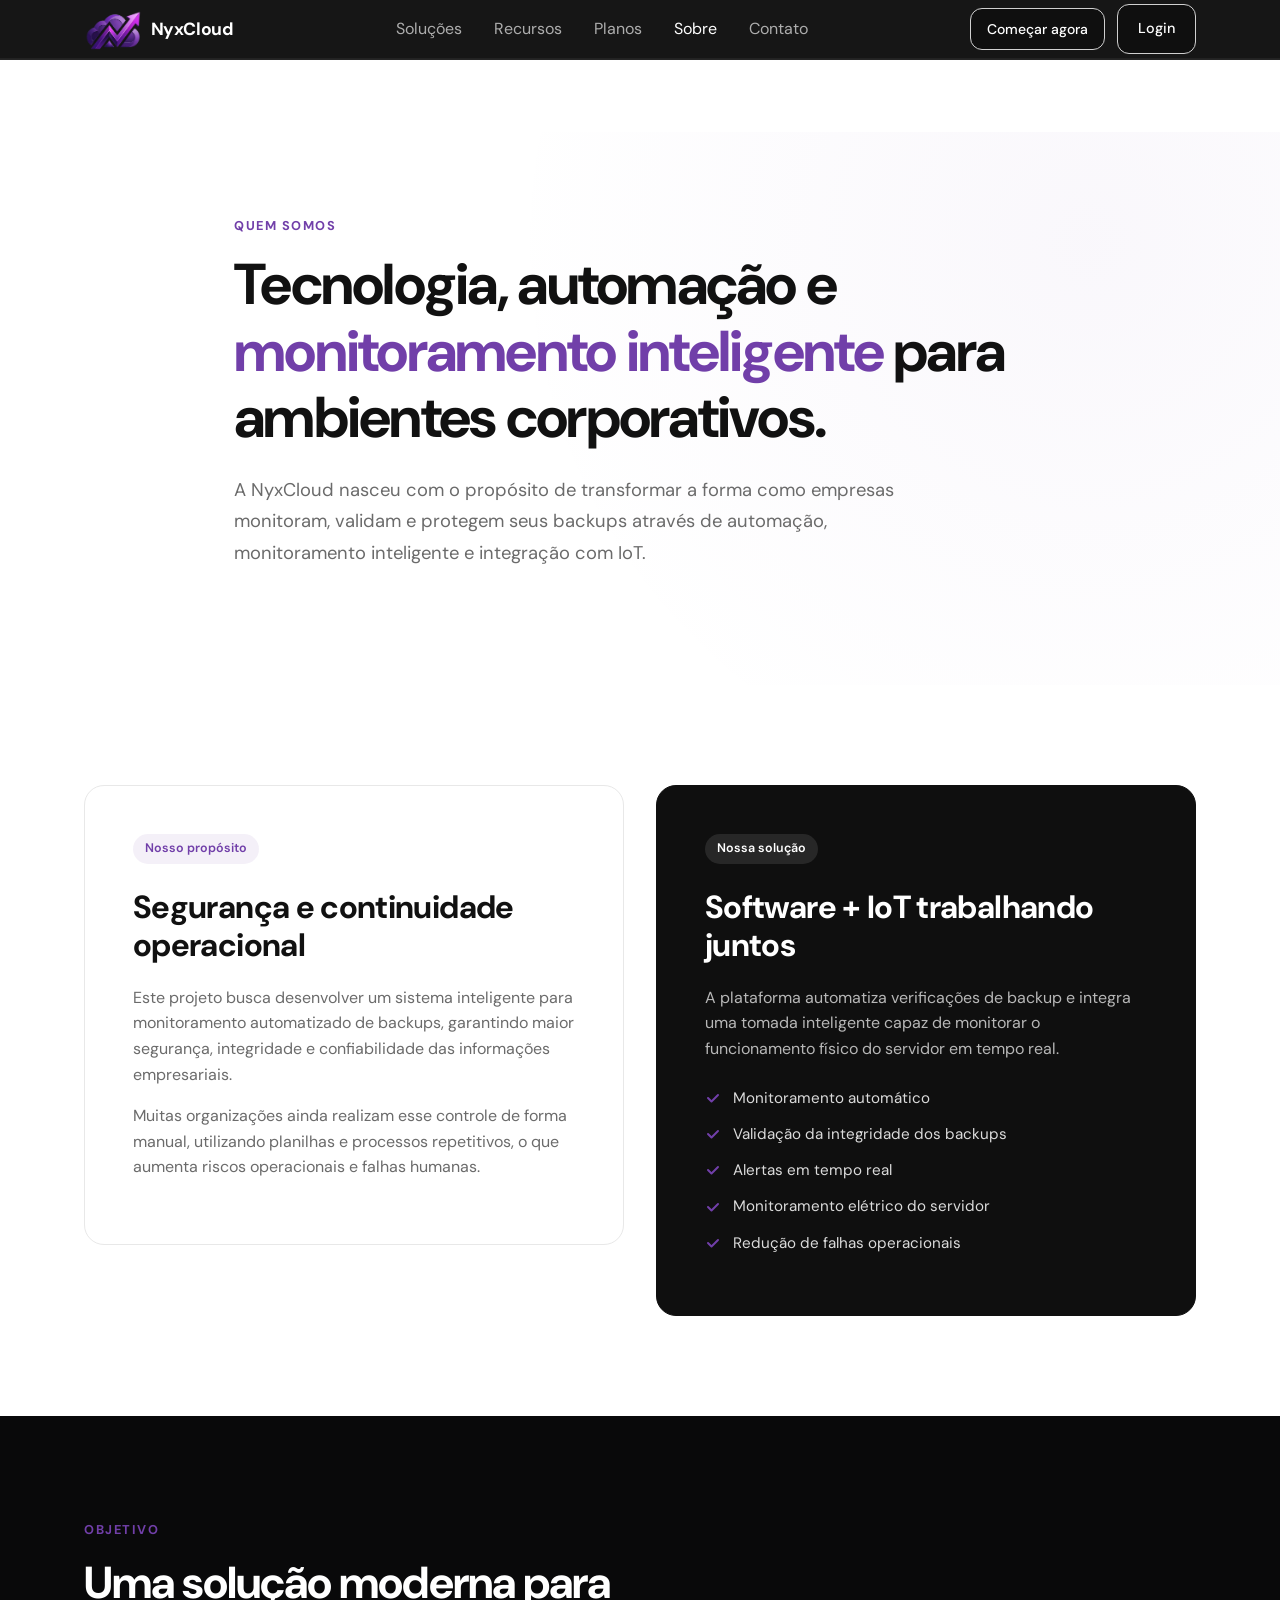
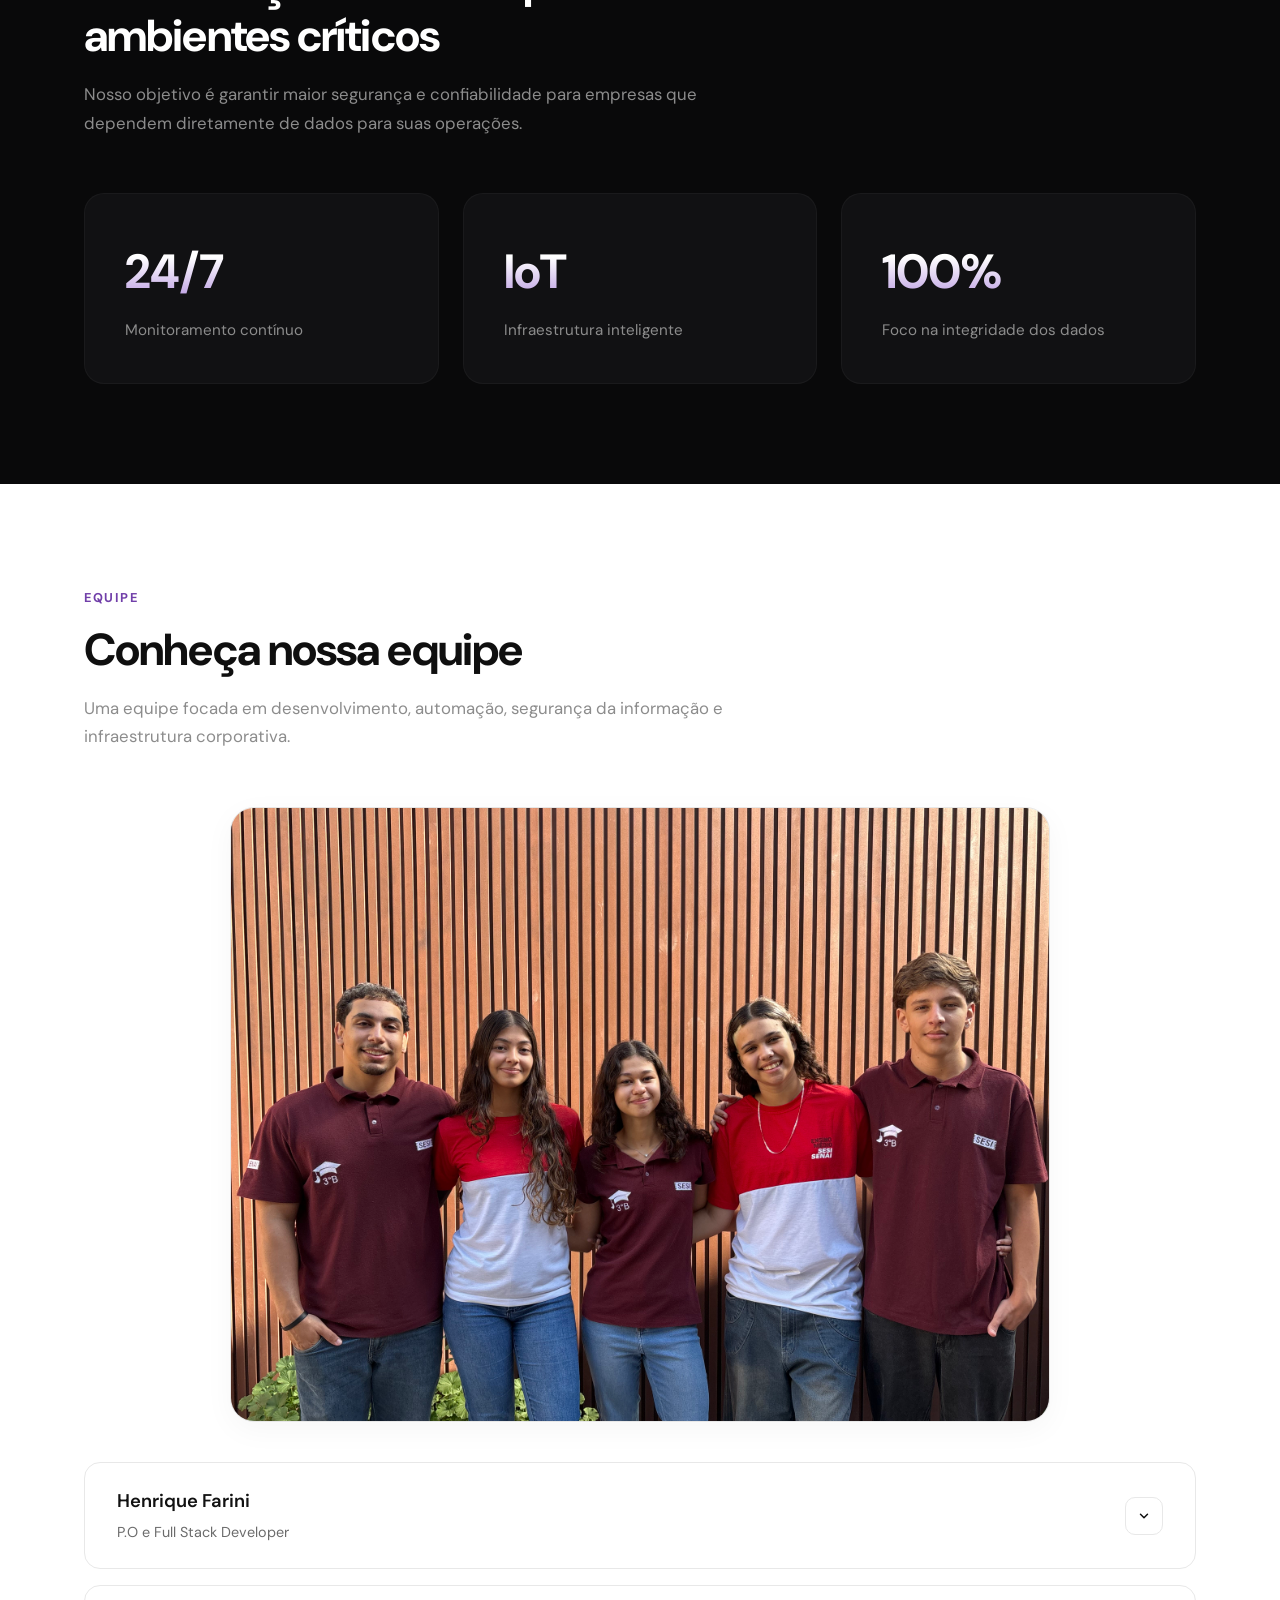
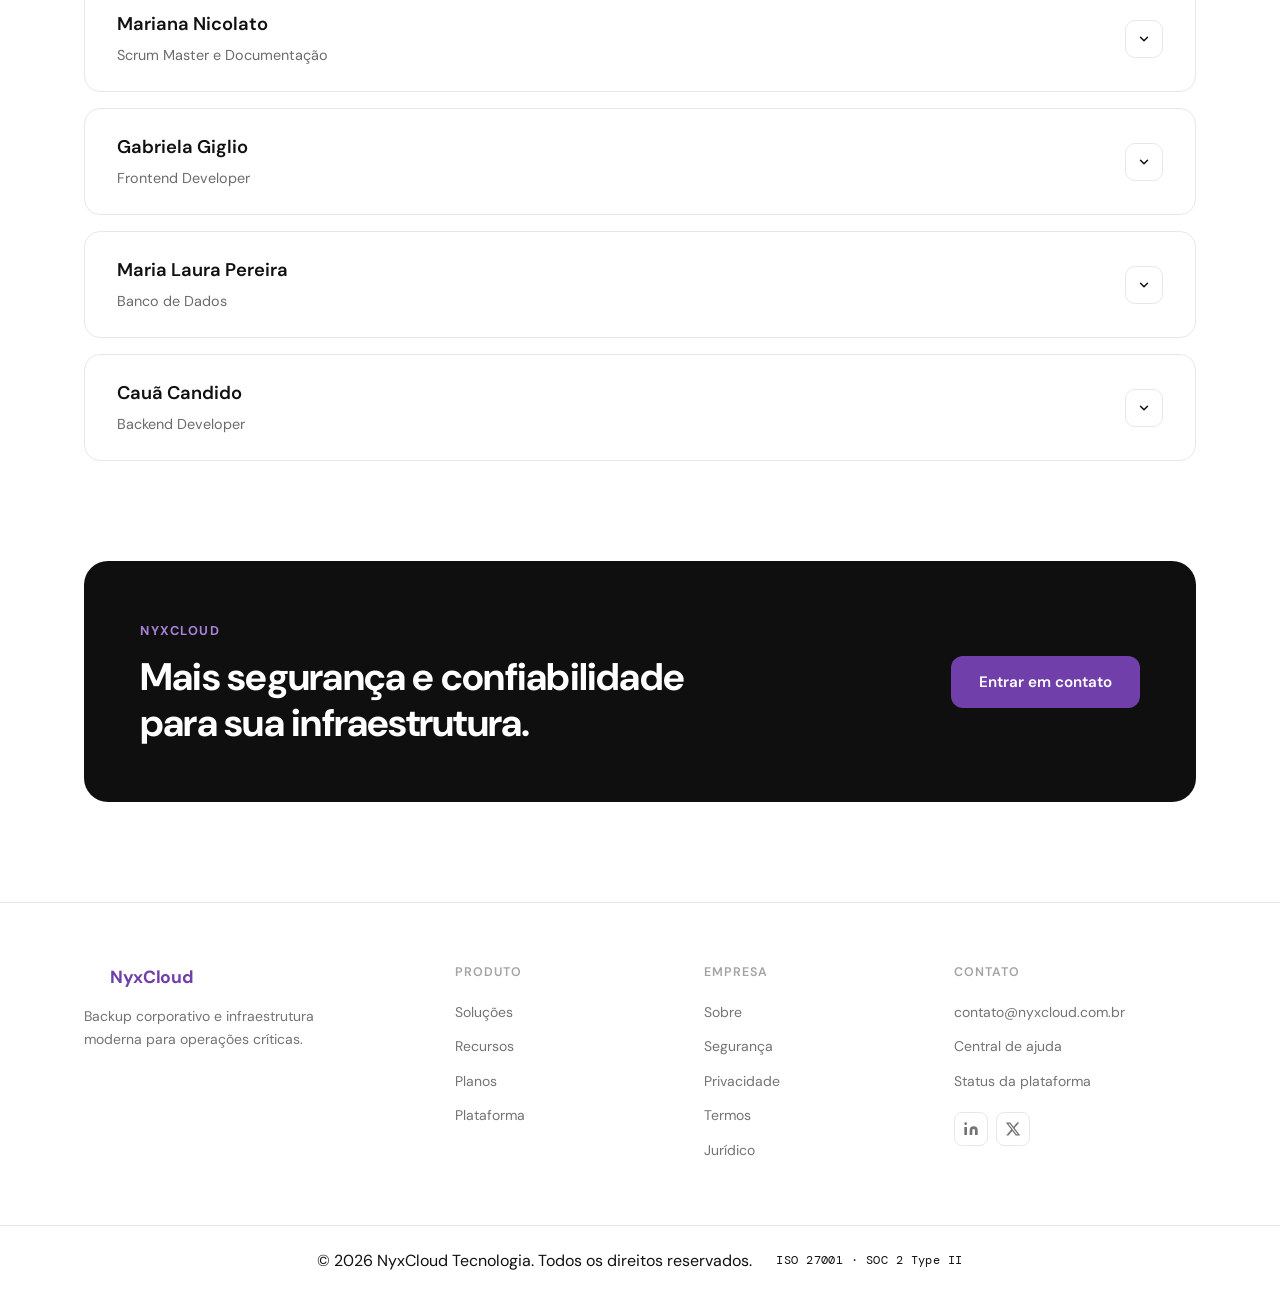
==== about.html @ e1197db2 "first commit" ====
<!DOCTYPE html>
<html lang="pt-BR">
<head>
  <meta charset="UTF-8">
  <meta name="viewport" content="width=device-width, initial-scale=1.0">
  <title>Sobre Nós — NyxCloud</title>

  <link rel="preconnect" href="https://fonts.googleapis.com">
  <link rel="preconnect" href="https://fonts.gstatic.com" crossorigin>
  <link href="https://fonts.googleapis.com/css2?family=DM+Sans:ital,opsz,wght@0,9..40,300;0,9..40,400;0,9..40,500;0,9..40,600;0,9..40,700;1,9..40,400&family=DM+Mono:wght@400;500&display=swap" rel="stylesheet">

  <link rel="stylesheet" href="assets/css/style.css" />
  <link rel="stylesheet" href="assets/css/about.css" />
  <link rel="icon" type="image/x-icon" href="assets/img/fav.ico">
</head>
<body>
<header class="header" id="header">
  <div class="container nav-container">

     <a href="index.html" class="logo">
        <img src="assets/img/icone.png" alt="imglogo"> NyxCloud
      </a>

    <nav class="nav" id="nav" aria-label="Navegação principal">
      <a href="index.html#solutions">Soluções</a>
      <a href="index.html#features">Recursos</a>
      <a href="index.html#pricing">Planos</a>
      <a href="about.html" class="nav-active">Sobre</a>
      <a href="index.html#contact">Contato</a>
    </nav>

    <div class="nav-actions">
      <a href="index.html#contact" class="btn btn-primary btn-sm">Começar agora</a>
      <a href="back/index.php" class="btn btn-primary">Login</a>

      <button class="menu-toggle" id="menuToggle" aria-label="Abrir menu" aria-expanded="false">
        <span></span>
        <span></span>
      </button>
    </div>

  </div>

  <div class="mobile-menu" id="mobileMenu" aria-hidden="true">
    <a href="index.html#solutions">Soluções</a>
    <a href="index.html#features">Recursos</a>
    <a href="index.html#pricing">Planos</a>
    <a href="about.html" class="nav-active">Sobre</a>
    <a href="index.html#contact">Contato</a>
    <a href="index.html#contact" class="btn btn-primary">Começar agora</a>
    <a href="back/index.php" class="btn btn-primary">Login</a>
  </div>
</header>

  <main class="about-page-main">
    
    <section class="hero-about">
      <div class="container hero-content">
        <span class="eyebrow-about">Quem somos</span>
        <h1>Tecnologia, automação e <span class="text-purple">monitoramento inteligente</span> para ambientes corporativos.</h1>
        <p>
          A NyxCloud nasceu com o propósito de transformar a forma como empresas monitoram, validam e protegem seus backups através de automação, monitoramento inteligente e integração com IoT.
        </p>
      </div>
    </section>

    <section class="section-about">
      <div class="container about-grid">
        <div class="about-card">
          <span class="card-tag">Nosso propósito</span>
          <h2>Segurança e continuidade operacional</h2>
          <p>
            Este projeto busca desenvolver um sistema inteligente para monitoramento automatizado de backups, garantindo maior segurança, integridade e confiabilidade das informações empresariais.
          </p>
          <p>
            Muitas organizações ainda realizam esse controle de forma manual, utilizando planilhas e processos repetitivos, o que aumenta riscos operacionais e falhas humanas.
          </p>
        </div>

        <div class="about-card highlight">
          <span class="card-tag">Nossa solução</span>
          <h2>Software + IoT trabalhando juntos</h2>
          <p>
            A plataforma automatiza verificações de backup e integra uma tomada inteligente capaz de monitorar o funcionamento físico do servidor em tempo real.
          </p>
          <ul class="solution-list">
            <li>
              <svg width="16" height="16" viewBox="0 0 16 16" fill="none"><path d="M3 8L6.5 11.5L13 5" stroke="currentColor" stroke-width="2" stroke-linecap="round" stroke-linejoin="round"/></svg>
              Monitoramento automático
            </li>
            <li>
              <svg width="16" height="16" viewBox="0 0 16 16" fill="none"><path d="M3 8L6.5 11.5L13 5" stroke="currentColor" stroke-width="2" stroke-linecap="round" stroke-linejoin="round"/></svg>
              Validação da integridade dos backups
            </li>
            <li>
              <svg width="16" height="16" viewBox="0 0 16 16" fill="none"><path d="M3 8L6.5 11.5L13 5" stroke="currentColor" stroke-width="2" stroke-linecap="round" stroke-linejoin="round"/></svg>
              Alertas em tempo real
            </li>
            <li>
              <svg width="16" height="16" viewBox="0 0 16 16" fill="none"><path d="M3 8L6.5 11.5L13 5" stroke="currentColor" stroke-width="2" stroke-linecap="round" stroke-linejoin="round"/></svg>
              Monitoramento elétrico do servidor
            </li>
            <li>
              <svg width="16" height="16" viewBox="0 0 16 16" fill="none"><path d="M3 8L6.5 11.5L13 5" stroke="currentColor" stroke-width="2" stroke-linecap="round" stroke-linejoin="round"/></svg>
              Redução de falhas operacionais
            </li>
          </ul>
        </div>
      </div>
    </section>

    <section class="section-about section-dark">
      <div class="container">
        <div class="section-header">
          <span class="eyebrow-about">Objetivo</span>
          <h2>Uma solução moderna para ambientes críticos</h2>
          <p>
            Nosso objetivo é garantir maior segurança e confiabilidade para empresas que dependem diretamente de dados para suas operações.
          </p>
        </div>

        <div class="stats-grid">
          <div class="stat-card">
            <strong>24/7</strong>
            <span>Monitoramento contínuo</span>
          </div>
          <div class="stat-card">
            <strong>IoT</strong>
            <span>Infraestrutura inteligente</span>
          </div>
          <div class="stat-card">
            <strong>100%</strong>
            <span>Foco na integridade dos dados</span>
          </div>
        </div>
      </div>
    </section>

    <section class="section-about">
      <div class="container">
        <div class="section-header">
          <span class="eyebrow-about">Equipe</span>
          <h2>Conheça nossa equipe</h2>
          <p>Uma equipe focada em desenvolvimento, automação, segurança da informação e infraestrutura corporativa.</p>
        </div>

        <div class="team-photo">
          <img src="assets/img/foto_nos.jpeg" alt="Foto da Equipe">
        </div>



        <div class="team-grid">
          <div class="member-card">
            <div class="member-header">
              <div>
                <h3>Henrique Farini</h3>
                <span>P.O e Full Stack Developer</span>
              </div>
              <button class="toggle-btn" aria-label="Expandir informações">
                <svg width="14" height="14" viewBox="0 0 24 24" fill="none" stroke="currentColor" stroke-width="2.5" stroke-linecap="round" stroke-linejoin="round"><path d="M6 9l6 6 6-6"/></svg>
              </button>
            </div>
            <div class="member-content">
              <p>Responsável pela arquitetura do sistema, backend e integração das funcionalidades da plataforma de gerência.</p>
            </div>
          </div>

          <div class="member-card">
            <div class="member-header">
              <div>
                <h3>Mariana Nicolato</h3>
                <span>Scrum Master e Documentação</span>
              </div>
              <button class="toggle-btn" aria-label="Expandir informações">
                <svg width="14" height="14" viewBox="0 0 24 24" fill="none" stroke="currentColor" stroke-width="2.5" stroke-linecap="round" stroke-linejoin="round"><path d="M6 9l6 6 6-6"/></svg>
              </button>
            </div>
            <div class="member-content">
              <p>Atua na coordenação do processo de desenvolvimento, garantindo a entrega contínua de valor e a manutenção da qualidade do produto.</p>
            </div>
          </div>


          <div class="member-card">
            <div class="member-header">
              <div>
                <h3>Gabriela Giglio</h3>
                <span>Frontend Developer</span>
              </div>
              <button class="toggle-btn" aria-label="Expandir informações">
                <svg width="14" height="14" viewBox="0 0 24 24" fill="none" stroke="currentColor" stroke-width="2.5" stroke-linecap="round" stroke-linejoin="round"><path d="M6 9l6 6 6-6"/></svg>
              </button>
            </div>
            <div class="member-content">
              <p>Estrutura a interface do usuário, garantindo uma experiência intuitiva e acessível para os usuários da plataforma.</p>
            </div>
          </div>

          <div class="member-card">
            <div class="member-header">
              <div>
                <h3>Maria Laura Pereira</h3>
                <span>Banco de Dados</span>
              </div>
              <button class="toggle-btn" aria-label="Expandir informações">
                <svg width="14" height="14" viewBox="0 0 24 24" fill="none" stroke="currentColor" stroke-width="2.5" stroke-linecap="round" stroke-linejoin="round"><path d="M6 9l6 6 6-6"/></svg>
              </button>
            </div>
            <div class="member-content">
              <p>Arquiteta o banco de dados e as interações do usuário, garantindo uma experiência coesa e eficiente na plataforma.</p>
            </div>
          </div>

           <div class="member-card">
            <div class="member-header">
              <div>
                <h3>Cauã Candido</h3>
                <span>Backend Developer</span>
              </div>
              <button class="toggle-btn" aria-label="Expandir informações">
                <svg width="14" height="14" viewBox="0 0 24 24" fill="none" stroke="currentColor" stroke-width="2.5" stroke-linecap="round" stroke-linejoin="round"><path d="M6 9l6 6 6-6"/></svg>
              </button>
            </div>
            <div class="member-content">
              <p>Responsável pelo desenvolvimento e manutenção do backend da plataforma, garantindo a integridade e performance das funcionalidades.</p>
            </div>
          </div>

        </div>
      </div>
    </section>

    <section class="section-about style-cta-box">
      <div class="container">
        <div class="about-cta-container">
          <div>
            <span class="eyebrow-about" style="color: #a880da; margin-bottom: 12px;">NyxCloud</span>
            <h2>Mais segurança e confiabilidade para sua infraestrutura.</h2>
          </div>
          <a href="index.html#contact" class="about-cta-btn">Entrar em contato</a>
        </div>
      </div>
    </section>

  </main>

  <footer class="footer">
    <div class="container footer-grid">
      <div class="footer-brand">
        <a href="index.html" class="logo logo-footer">
          <svg width="18" height="18" viewBox="0 0 20 20" fill="none" aria-hidden="true">
          </svg>
          NyxCloud
        </a>
        <p>Backup corporativo e infraestrutura moderna para operações críticas.</p>
      </div>

      <div class="footer-col">
        <h5>Produto</h5>
        <a href="index.html#solutions">Soluções</a>
        <a href="index.html#features">Recursos</a>
        <a href="index.html#pricing">Planos</a>
        <a href="index.html#dashboard">Plataforma</a>
      </div>

      <div class="footer-col">
        <h5>Empresa</h5>
        <a href="#">Sobre</a>
        <a href="#">Segurança</a>
        <a href="#">Privacidade</a>
        <a href="#">Termos</a>
        <a href="juridico.html" class="footer-link">Jurídico</a>
      </div>

      <div class="footer-col">
        <h5>Contato</h5>
        <a href="mailto:contato@nyxcloud.com.br">contato@nyxcloud.com.br</a>
        <a href="#">Central de ajuda</a>
        <a href="#">Status da plataforma</a>
        <div class="footer-socials">
          <a href="#" aria-label="LinkedIn">
            <svg width="16" height="16" viewBox="0 0 24 24" fill="currentColor"><path d="M16 8a6 6 0 016 6v7h-4v-7a2 2 0 00-2-2 2 2 0 00-2 2v7h-4v-7a6 6 0 016-6zM2 9h4v12H2z"/><circle cx="4" cy="4" r="2" fill="currentColor"/></svg>
          </a>
          <a href="#" aria-label="Twitter/X">
            <svg width="16" height="16" viewBox="0 0 24 24" fill="currentColor"><path d="M18.244 2.25h3.308l-7.227 8.26 8.502 11.24H16.17l-5.214-6.817L4.99 21.75H1.68l7.73-8.835L1.254 2.25H8.08l4.713 6.231zm-1.161 17.52h1.833L7.084 4.126H5.117z"/></svg>
          </a>
        </div>
      </div>
    </div>

    <div class="footer-bottom">
      <span>© 2026 NyxCloud Tecnologia. Todos os direitos reservados.</span>
      <span class="footer-cert">ISO 27001 · SOC 2 Type II</span>
    </div>
  </footer>

  <script src="assets/js/script.js"></script>
  <script src="assets/js/about.js"></script>
</body>
</html>
---- assets/css/style.css ----
/* ============================================
   NYXCLOUD — style.css
   Premium SaaS · Monochromatic · Production
   ============================================ */

/* ============================================
   RESET & BASE
============================================ */


*, *::before, *::after {
  margin: 0;
  padding: 0;
  box-sizing: border-box;
}

html {
  scroll-behavior: smooth;
  -webkit-text-size-adjust: 100%;
}

body {
  font-family: "DM Sans", system-ui, sans-serif;
  background: #ffffff;
  color: #111111;
  line-height: 1.6;
  overflow-x: hidden;
  -webkit-font-smoothing: antialiased;
}

img, svg {
  display: block;
  max-width: 100%;
}

a {
  text-decoration: none;
  color: inherit;
}

button, input, textarea, select {
  font-family: inherit;
  font-size: inherit;
}

/* ============================================
   DESIGN TOKENS
============================================ */

:root {
  /* Colors */
  --ink:         #0f0f0f;
  --ink-soft:    #1a1a1a;
  --white:       #ffffff;

  --gray-50:     #f7f7f7;
  --gray-100:    #f2f2f2;
  --gray-200:    #e8e8e8;
  --gray-300:    #d4d4d4;
  --gray-400:    #a3a3a3;
  --gray-500:    #737373;
  --gray-600:    #525252;

  /* Borders */
  --border:         1px solid #e8e8e8;
  --border-dark:    1px solid #d0d0d0;

  /* Radius */
  --r-sm:    8px;
  --r-md:    12px;
  --r-lg:    16px;
  --r-xl:    20px;

  /* Shadows */
  --shadow-xs:  0 1px 3px rgba(0,0,0,0.05);
  --shadow-sm:  0 2px 8px rgba(0,0,0,0.06), 0 1px 3px rgba(0,0,0,0.04);
  --shadow-md:  0 8px 24px rgba(0,0,0,0.07), 0 2px 6px rgba(0,0,0,0.04);

  /* Layout */
  --max-w:   1160px;
  --pad-x:   24px;

  /* Section spacing */
  --section-y:     100px;
  --section-y-sm:  64px;
}

/* ============================================
   LAYOUT UTILITIES
============================================ */

.container {
  width: 100%;
  max-width: var(--max-w);
  margin: 0 auto;
  padding: 0 var(--pad-x);
}

.section {
  padding: var(--section-y) 0;
}

.section-muted {
  background: var(--gray-50);
}

.w-full {
  width: 100%;
}

/* ============================================
   TYPOGRAPHY
============================================ */

.eyebrow {
  display: inline-block;
  font-size: 0.75rem;
  font-weight: 600;
  letter-spacing: 0.1em;
  text-transform: uppercase;
  color: var(--gray-500);
  margin-bottom: 18px;
}

.section-header {
  max-width: 640px;
  margin-bottom: 64px;
}

.section-header h2 {
  font-size: clamp(1.9rem, 4vw, 3rem);
  font-weight: 700;
  line-height: 1.12;
  letter-spacing: -0.035em;
  margin-bottom: 16px;
  color: var(--ink);
}

.section-header p {
  font-size: 1rem;
  color: var(--gray-500);
  line-height: 1.7;
}

/* ============================================
   BUTTONS
============================================ */

.btn {
  display: inline-flex;
  align-items: center;
  justify-content: center;
  gap: 8px;
  padding: 12px 20px;
  border-radius: var(--r-md);
  font-size: 0.9rem;
  font-weight: 500;
  cursor: pointer;
  border: none;
  transition: background 0.2s ease, opacity 0.2s ease, color 0.2s ease;
  white-space: nowrap;
}

.btn-sm {
  padding: 9px 16px;
  font-size: 0.875rem;
}

.btn-primary {
  background: var(--ink);
  color: var(--white);
  border: var(--border-dark);
}

.btn-primary:hover {
  background: #713fa9;
  opacity: 0.88;
}

.btn-outline {
  background: transparent;
  color: var(--ink);
  border: var(--border-dark);
}

.btn-outline:hover {
  background: var(--gray-100);
}

.btn-ghost {
  background: transparent;
  color: var(--gray-600);
  border: var(--border);
}

.btn-ghost:hover {
  background: #713fa9;;
  color: var(--white);
}

/* ============================================
   HEADER
============================================ */

.header {
  position: sticky;
  top: 0;
  z-index: 100;
  background: rgba(15, 15, 15, 0.97);
  backdrop-filter: blur(12px);
  -webkit-backdrop-filter: blur(12px);
  border-bottom: 1px solid rgba(255,255,255,0.07);
}

.nav-container {
  height: 58px;
  display: flex;
  align-items: center;
  justify-content: space-between;
  gap: 40px;
}

.logo {
  display: flex;
  align-items: center;
  gap: 8px;
  color: var(--white);
  font-size: 1.1rem;
  font-weight: 700;
  letter-spacing: -0.02em;
  flex-shrink: 0;
}

.logo svg {
  color: var(--white);
}

.nav {
  display: flex;
  align-items: center;
  gap: 32px;
  flex: 1;
  justify-content: center;
}

.nav a {
  position: relative;
  display: inline-block;
  color: rgba(255,255,255,0.65);
}

.nav a::after {
  content: "";
  position: absolute;
  left: 0;
  bottom: -18px; /* ajuste se necessário */
  width: 100%;
  height: 2px;
  background: #713fa9;
  transform: scaleX(0);
  transition: transform 0.3s ease;
}

.nav a:hover::after {
  transform: scaleX(1);
}
.nav-actions {
  display: flex;
  align-items: center;
  gap: 12px;
  flex-shrink: 0;
}

/* Menu Toggle */
.menu-toggle {
  display: none;
  flex-direction: column;
  justify-content: center;
  gap: 5px;
  background: transparent;
  border: none;
  cursor: pointer;
  padding: 4px;
}

.menu-toggle span {
  width: 22px;
  height: 1.5px;
  background: var(--white);
  transition: transform 0.2s ease, opacity 0.2s ease;
  display: block;
}

/* Mobile Menu */
.mobile-menu {
  display: flex;
  flex-direction: column;
  gap: 0;
  background: #111111;
  border-top: 1px solid rgba(255,255,255,0.07);
  padding: 0 var(--pad-x);
  max-height: 0;
  overflow: hidden;
  transition: max-height 0.35s ease, padding 0.35s ease;
}

.mobile-menu.active {
  max-height: 420px;
  padding: 20px var(--pad-x) 28px;
  gap: 4px;
}

.mobile-menu a {
  color: rgba(255,255,255,0.75);
  font-size: 0.95rem;
  padding: 11px 0;
  border-bottom: 1px solid rgba(255,255,255,0.06);
  transition: color 0.2s ease;
}

.mobile-menu a:last-child {
  border-bottom: none;
  margin-top: 16px;
}

.mobile-menu .btn {
  display: flex;
  width: 100%;
}

/* ============================================
   HERO
============================================ */
.hero {
    padding-top: 90px;
    padding-bottom: 100px;
    overflow: hidden;
}

.hero-grid{
    display: grid;
    grid-template-columns: 0.9fr 1.4fr;
    gap: 30px;
    align-items: center;
}

.hero-content h1{
    font-size: clamp(2.5rem,5vw,4.2rem);
    line-height:1.05;
    letter-spacing:-0.04em;
    margin-bottom:24px;
}

.hero-content p{
    max-width:520px;
    font-size:1.05rem;
    color:#6b7280;
    margin-bottom:36px;
}

.hero-actions{
    display:flex;
    gap:14px;
}

.hero-image{
    position: relative;

    display: flex;
    justify-content: center;
    align-items: center;

    overflow: visible;
}

.hero-image img{

    width: 115%;          /* antes era 140% */

    max-width: 800px;     /* limita um pouco */

    margin-right: -80px;  /* antes era -180px */

    object-fit: contain;

    filter:
        drop-shadow(
            0 30px 60px
            rgba(0,0,0,.15)
        );

    animation: none;
    transform: none;
}

.hero-image-bg{

    position: absolute;

    width: 650px;         /* antes era 900px */
    height: 650px;

    background:
        radial-gradient(
            circle,
            rgba(113,63,169,.15),
            transparent 70%
        );

    filter: blur(80px);

    z-index: -1;
}

@keyframes float{

    0%,100%{
        transform:translateY(0);
    }

    50%{
        transform:translateY(-12px);
    }

}
/* ==========================
   TELAS GRANDES (4K e ultrawide)
========================== */

@media (min-width: 1600px){

    .hero-grid{
        grid-template-columns: .8fr 1.5fr;
    }

    .hero-image img{
        width: 125%;
        max-width: 950px;

        margin-right: -120px;
    }

}


/* ==========================
   NOTEBOOK E TABLET GRANDE
========================== */

@media (max-width: 1200px){

    .hero-grid{

        grid-template-columns: 1fr 1.2fr;

        gap: 30px;
    }

    .hero-image img{

        width: 110%;

        max-width: 700px;

        margin-right: -50px;

    }

    .hero-image-bg{

        width: 600px;
        height: 600px;

    }

}


/* ==========================
   TABLETS
========================== */

@media (max-width: 992px){

    .hero-grid{

        grid-template-columns: 1fr;

        text-align:center;

        gap:50px;

    }

    .hero-content{

        max-width:700px;

        margin:auto;

    }

    .hero-content p{

        max-width:600px;

        margin:auto auto 36px;

    }

    .hero-actions{

        justify-content:center;

    }

    .hero-image{

        justify-content:center;

    }

    .hero-image img{

        width:100%;

        max-width:650px;

        margin-right:0;

    }

    .hero-image-bg{

        width:550px;
        height:550px;

    }

}


/* ==========================
   CELULARES
========================== */

@media (max-width:768px){

    .hero{

        padding-top:60px;

        padding-bottom:70px;

    }

    .hero-grid{

        gap:40px;

    }

    .hero-content h1{

        font-size:clamp(
            2.2rem,
            8vw,
            3.2rem
        );

    }

    .hero-content p{

        font-size:.95rem;

        padding:0 10px;

    }

    .hero-actions{

        flex-direction:column;

        width:100%;

    }

    .hero-actions .btn{

        width:100%;

    }

    .hero-image img{

        width:100%;

        max-width:500px;

    }

    .hero-image-bg{

        width:400px;

        height:400px;

        filter:blur(70px);

    }

}


/* ==========================
   CELULARES PEQUENOS
========================== */

@media (max-width:480px){

    .hero-content h1{

        font-size:2rem;

    }

    .hero-content p{

        font-size:.9rem;

    }

    .hero-image img{

        max-width:380px;

    }

    .hero-image-bg{

        width:300px;

        height:300px;

    }

}
/* ============================================
   HERO DASHBOARD WINDOW
============================================ */

.hero-visual {
  position: relative;
}

.dash-window {
  background: var(--white);
  border: var(--border);
  border-radius: var(--r-xl);
  box-shadow: var(--shadow-md);
  overflow: hidden;
}

.dash-bar {
  display: flex;
  align-items: center;
  gap: 12px;
  padding: 14px 18px;
  border-bottom: var(--border);
  background: var(--gray-50);
}

.dash-dots {
  display: flex;
  gap: 5px;
}

.dash-dots span {
  width: 9px;
  height: 9px;
  border-radius: 50%;
  background: #713fa9;
}

.dash-label {
  font-size: 0.8rem;
  font-weight: 500;
  color: var(--gray-500);
  flex: 1;
  text-align: center;
}

.dash-status {
  display: flex;
  align-items: center;
  gap: 6px;
  font-size: 0.75rem;
  color: var(--gray-500);
  font-family: "DM Mono", monospace;
}

.dot-live {
  width: 6px;
  height: 6px;
  border-radius: 50%;
  background: #22c55e;
  display: inline-block;
  animation: pulse-live 2s ease infinite;
}

@keyframes pulse-live {
  0%, 100% { opacity: 1; }
  50% { opacity: 0.4; }
}

.dash-body {
  padding: 18px;
  display: flex;
  flex-direction: column;
  gap: 14px;
}

/* Metrics Row */
.dash-metrics {
  display: grid;
  grid-template-columns: repeat(3, 1fr);
  gap: 10px;
}

.dash-metric {
  background: var(--gray-150);
  border: var(--border);
  border-radius: var(--r-md);
  padding: 14px;
}

.metric-label {
  display: block;
  font-size: 0.72rem;
  color: var(--gray-400);
  margin-bottom: 6px;
  font-weight: 500;
}

.metric-value {
  display: block;
  font-size: 1.35rem;
  font-weight: 700;
  letter-spacing: -0.03em;
  color: var(--ink);
  margin-bottom: 8px;
  font-family: "DM Mono", monospace;
}

.metric-bar {
  height: 3px;
  background: var(--gray-200);
  border-radius: 99px;
}

.metric-fill {
  height: 100%;
  background: var(--ink);
  border-radius: 99px;
}

.metric-trend {
  font-size: 0.72rem;
  color: var(--gray-400);
  font-family: "DM Mono", monospace;
}

.metric-trend.up {
  color: #16a34a;
}

/* Chart */
.dash-chart-wrap {
  background: var(--gray-50);
  border: var(--border);
  border-radius: var(--r-md);
  padding: 16px;
}

.dash-chart-header {
  display: flex;
  justify-content: space-between;
  align-items: center;
  margin-bottom: 14px;
}

.dash-chart-header span {
  font-size: 0.78rem;
  font-weight: 500;
  color: var(--gray-600);
}

.chart-period {
  font-size: 0.72rem !important;
  color: var(--gray-400) !important;
  font-family: "DM Mono", monospace;
}

.dash-chart {
  height: 100px;
}

.chart-bars {
  height: 100%;
  display: flex;
  align-items: flex-end;
  gap: 6px;
}

.bar-col {
  flex: 1;
  display: flex;
  flex-direction: column;
  align-items: center;
  height: 100%;
  gap: 4px;
}

.bar {
  width: 100%;
  background: var(--gray-200);
  border-radius: 4px 4px 0 0;
  transition: background 0.2s;
  flex-shrink: 0;
}

.bar.active {
  background: var(--ink);
}

.bar-col span {
  font-size: 0.62rem;
  color: var(--gray-400);
  font-family: "DM Mono", monospace;
  white-space: nowrap;
}

/* Activity */
.dash-activity {
  background: var(--gray-50);
  border: var(--border);
  border-radius: var(--r-md);
  padding: 14px;
}

.activity-header {
  font-size: 0.78rem;
  font-weight: 500;
  color: var(--gray-600);
  margin-bottom: 12px;
}

.activity-item {
  display: flex;
  align-items: center;
  gap: 10px;
  padding: 7px 0;
  border-bottom: var(--border);
}

.activity-item:last-child {
  border-bottom: none;
  padding-bottom: 0;
}

.act-dot {
  width: 6px;
  height: 6px;
  border-radius: 50%;
  flex-shrink: 0;
}

.act-dot.success { background: #22c55e; }
.act-dot.pending { background: var(--gray-300); }

.act-text {
  font-size: 0.78rem;
  color: var(--gray-600);
  flex: 1;
}

.act-time {
  font-size: 0.7rem;
  color: var(--gray-400);
  font-family: "DM Mono", monospace;
  white-space: nowrap;
}

/* ============================================
   TRUST
============================================ */

.trust-section {
  padding: 56px 0;
  border-top: var(--border);
  border-bottom: var(--border);
}

.trust-label {
  text-align: center;
  font-size: 0.8rem;
  color: var(--gray-400);
  margin-bottom: 28px;
  font-weight: 400;
}

.trust-logos {
  display: flex;
  align-items: center;
  justify-content: center;
  gap: 48px;
  flex-wrap: wrap;
}

.trust-logos span {
  font-size: 0.95rem;
  font-weight: 600;
  color: var(--gray-300);
  letter-spacing: 0.01em;
  transition: color 0.2s ease;
}

.trust-logos span:hover {
  color: var(--gray-400);
}

/* ============================================
   SOLUTIONS
============================================ */

.solutions-grid {
  display: grid;
  grid-template-columns: repeat(3, 1fr);
  gap: 1px;
  background: var(--gray-200);
  border: var(--border);
  border-radius: var(--r-lg);
  overflow: hidden;
}

.solution-card {
  background: var(--white);
  padding: 36px 32px;
  transition: background 0.2s ease;
}

.solution-card:hover {
  background: var(--gray-50);
}

.icon-wrap {
  width: 40px;
  height: 40px;
  display: flex;
  align-items: center;
  justify-content: center;
  background: var(--gray-100);
  border-radius: var(--r-sm);
  margin-bottom: 22px;
  color: var(--gray-600);
}

.solution-card h3 {
  font-size: 1rem;
  font-weight: 600;
  color: var(--ink);
  margin-bottom: 10px;
  letter-spacing: -0.01em;
}

.solution-card p {
  font-size: 0.9rem;
  color: var(--gray-700);
  line-height: 1.65;
  margin-bottom: 20px;
}

.card-link {
  font-size: 0.82rem;
  font-weight: 500;
  color: #713fa9;
  transition: color 0.2s ease;
}

.card-link:hover {
  color: #5a2d7a;
}

/* ============================================
   FEATURES
============================================ */

.features-grid {
  display: grid;
  grid-template-columns: repeat(3, 1fr);
  gap: 0;
}

.feature-item {
  padding: 36px 32px;
  border-top: var(--border);
  border-right: var(--border);
}

.feature-item:nth-child(3n) {
  border-right: none;
}

.feature-item h3 {
  font-size: 0.95rem;
  font-weight: 600;
  color: var(--ink);
  margin-bottom: 10px;
  letter-spacing: -0.01em;
}

.feature-item p {
  font-size: 0.88rem;
  color: var(--gray-500);
  line-height: 1.65;
}

/* ============================================
   DASHBOARD PREVIEW SECTION
============================================ */

.dash-preview-section {
  display: grid;
  grid-template-columns: 1fr 1.1fr;
  gap: 80px;
  align-items: center;
}

.dash-preview-text h2 {
  font-size: clamp(1.8rem, 3.5vw, 2.6rem);
  font-weight: 700;
  line-height: 1.15;
  letter-spacing: -0.035em;
  margin-bottom: 18px;
  color: var(--ink);
}

.dash-preview-text p {
  font-size: 0.95rem;
  color: var(--gray-500);
  line-height: 1.75;
  margin-bottom: 32px;
}

.feature-list {
  list-style: none;
  display: flex;
  flex-direction: column;
  gap: 12px;
}

.feature-list li {
  display: flex;
  align-items: center;
  gap: 10px;
  font-size: 0.9rem;
  color: var(--gray-600);
}

.feature-list svg {
  flex-shrink: 0;
  color: var(--gray-400);
}

/* Preview Window */
.preview-window {
  background: var(--white);
  border: var(--border);
  border-radius: var(--r-xl);
  box-shadow: var(--shadow-md);
  overflow: hidden;
}

.preview-topbar {
  display: flex;
  align-items: center;
  justify-content: space-between;
  padding: 12px 18px;
  border-bottom: var(--border);
  background: var(--gray-50);
}

.preview-nav-items {
  display: flex;
  gap: 4px;
}

.pnav {
  font-size: 0.78rem;
  padding: 5px 10px;
  border-radius: var(--r-sm);
  color: var(--gray-400);
  cursor: pointer;
  font-weight: 500;
}

.pnav.active {
  background: var(--white);
  color: var(--ink);
  border: var(--border);
  box-shadow: var(--shadow-xs);
}

.preview-time {
  font-size: 0.72rem;
  color: var(--gray-400);
  font-family: "DM Mono", monospace;
}

.preview-body {
  padding: 18px;
  display: flex;
  flex-direction: column;
  gap: 14px;
}

.preview-kpis {
  display: grid;
  grid-template-columns: repeat(3, 1fr);
  gap: 10px;
}

.kpi-card {
  background: var(--gray-50);
  border: var(--border);
  border-radius: var(--r-md);
  padding: 14px;
}

.kpi-card span {
  display: block;
  font-size: 0.72rem;
  color: var(--gray-400);
  margin-bottom: 6px;
  font-weight: 500;
}

.kpi-card strong {
  display: block;
  font-size: 1.4rem;
  font-weight: 700;
  letter-spacing: -0.03em;
  color: var(--ink);
  margin-bottom: 4px;
  font-family: "DM Mono", monospace;
}

.kpi-status {
  font-size: 0.7rem;
  color: var(--gray-400);
  font-style: normal;
  font-family: "DM Mono", monospace;
}

.kpi-status.ok {
  color: #16a34a;
}

.preview-list-wrap {
  background: var(--gray-50);
  border: var(--border);
  border-radius: var(--r-md);
  overflow: hidden;
}

.plist-header {
  display: flex;
  justify-content: space-between;
  align-items: center;
  padding: 12px 16px;
  border-bottom: var(--border);
}

.plist-header span {
  font-size: 0.78rem;
  font-weight: 500;
  color: var(--gray-600);
}

.plist-view-all {
  font-size: 0.72rem !important;
  color: var(--gray-400) !important;
  cursor: pointer;
}

.plist-item {
  display: flex;
  align-items: center;
  gap: 10px;
  padding: 10px 16px;
  border-bottom: var(--border);
  background: var(--white);
  font-size: 0.78rem;
}

.plist-item:last-child {
  border-bottom: none;
}

.pstatus-dot {
  width: 6px;
  height: 6px;
  border-radius: 50%;
  flex-shrink: 0;
}

.pstatus-dot.ok { background: #22c55e; }
.pstatus-dot.running {
  background: #f59e0b;
  animation: pulse-live 1.5s ease infinite;
}

.plist-name {
  flex: 1;
  color: var(--gray-700);
  font-weight: 500;
  font-family: "DM Mono", monospace;
  font-size: 0.75rem !important;
  color: var(--ink) !important;
}

.plist-type {
  color: var(--gray-400) !important;
}

.plist-ts {
  color: var(--gray-400) !important;
  font-family: "DM Mono", monospace;
  white-space: nowrap;
}

/* ============================================
   PRICING
============================================ */

.pricing-grid {
  display: grid;
  grid-template-columns: repeat(3, 1fr);
  gap: 20px;
  align-items: start;
}

.pricing-card {
  background: var(--white);
  border: var(--border);
  border-radius: var(--r-xl);
  padding: 36px 32px;
  position: relative;
  transition: box-shadow 0.2s ease;
}

.pricing-card:hover {
  box-shadow: var(--shadow-sm);
}

.pricing-card.featured {
  border-color: var(--ink);
  padding-top: 28px;
}

.plan-badge {
  display: inline-block;
  padding: 4px 10px;
  color: var(--white);
  border-radius: 99px;
  font-size: 0.72rem;
  font-weight: 600;
  margin-bottom: 20px;
  letter-spacing: 0.02em;
}

.plan-header h3 {
  font-size: 1.1rem;
  font-weight: 700;
  color: var(--ink);
  margin-bottom: 8px;
  letter-spacing: -0.02em;
}

.plan-header p {
  font-size: 0.85rem;
  color: var(--gray-500);
  line-height: 1.6;
  margin-bottom: 28px;
}

.plan-price {
  margin-bottom: 28px;
  padding-bottom: 28px;
  border-bottom: var(--border);
}

.plan-price strong {
  font-size: 2.2rem;
  font-weight: 700;
  letter-spacing: -0.04em;
  color: var(--ink);
  font-family: "DM Mono", monospace;
}

.plan-price span {
  font-size: 0.875rem;
  color: var(--gray-500);
  margin-left: 2px;
}

.plan-features {
  list-style: none;
  display: flex;
  flex-direction: column;
  gap: 0;
  margin-bottom: 28px;
}

.plan-features li {
  padding: 11px 0;
  font-size: 0.875rem;
  color: var(--gray-600);
  border-bottom: var(--border);
  display: flex;
  align-items: center;
  gap: 8px;
}

.plan-features li::before {
  content: '';
  width: 5px;
  height: 5px;
  border-radius: 50%;
  background: var(--gray-300);
  flex-shrink: 0;
}

.plan-features li:last-child {
  border-bottom: none;
}

/* ============================================
   TESTIMONIALS
============================================ */

.testimonial-slider {
  max-width: 720px;
}

.testimonial {
  display: none;
  background: var(--white);
  border: var(--border);
  border-radius: var(--r-xl);
  padding: 44px;
}

.testimonial.active {
  display: block;
}

.testimonial blockquote {
  font-size: 1.15rem;
  line-height: 1.65;
  color: var(--ink);
  font-weight: 400;
  margin-bottom: 30px;
  font-style: italic;
}

.testimonial-author {
  display: flex;
  align-items: center;
  gap: 14px;
}

.author-avatar {
  width: 40px;
  height: 40px;
  border-radius: 50%;
  background: var(--gray-100);
  border: var(--border);
  display: flex;
  align-items: center;
  justify-content: center;
  font-size: 0.75rem;
  font-weight: 600;
  color: var(--gray-500);
  flex-shrink: 0;
}

.testimonial-author strong {
  display: block;
  font-size: 0.9rem;
  font-weight: 600;
  color: var(--ink);
  margin-bottom: 2px;
}

.testimonial-author span {
  font-size: 0.82rem;
  color: var(--gray-500);
}

.testimonial-footer {
  display: flex;
  align-items: center;
  justify-content: space-between;
  margin-top: 20px;
}

.testimonial-dots {
  display: flex;
  gap: 6px;
}

.dot {
  width: 6px;
  height: 6px;
  border-radius: 50%;
  background: var(--gray-300);
  border: none;
  cursor: pointer;
  padding: 0;
  transition: background 0.2s ease, transform 0.2s ease;
}

.dot.active {
  background: var(--ink);
  transform: scale(1.3);
}

.testimonial-nav {
  display: flex;
  gap: 8px;
}

.testimonial-nav button {
  width: 36px;
  height: 36px;
  border-radius: var(--r-sm);
  border: var(--border);
  background: var(--white);
  cursor: pointer;
  font-size: 0.9rem;
  color: var(--gray-500);
  transition: background 0.2s ease, color 0.2s ease;
}

.testimonial-nav button:hover {
  background: var(--gray-100);
  color: var(--ink);
}

/* ============================================
   ABOUT
============================================ */

.about-grid {
  display: grid;
  grid-template-columns: 1fr 1fr;
  gap: 80px;
  align-items: start;
}

.about-text h2 {
  font-size: clamp(1.8rem, 3.5vw, 2.6rem);
  font-weight: 700;
  line-height: 1.15;
  letter-spacing: -0.035em;
  margin-bottom: 18px;
  color: var(--ink);
}

.about-text p {
  font-size: 0.95rem;
  color: var(--gray-500);
  line-height: 1.75;
  margin-bottom: 16px;
}

.about-text p:last-child {
  margin-bottom: 0;
}

.about-pillars {
  display: grid;
  grid-template-columns: 1fr 1fr;
  gap: 1px;
  background: var(--gray-200);
  border: var(--border);
  border-radius: var(--r-lg);
  overflow: hidden;
}

.pillar {
  background: var(--white);
  padding: 28px;
}

.pillar h4 {
  font-size: 0.9rem;
  font-weight: 600;
  color: var(--ink);
  margin-bottom: 10px;
  letter-spacing: -0.01em;
}

.pillar p {
  font-size: 0.85rem;
  color: var(--gray-500);
  line-height: 1.65;
}

/* ============================================
   CONTACT
============================================ */

.contact-grid {
  display: grid;
  grid-template-columns: 1fr 1.2fr;
  gap: 80px;
  align-items: start;
}

.contact-info h2 {
  font-size: clamp(1.8rem, 3.5vw, 2.6rem);
  font-weight: 700;
  line-height: 1.15;
  letter-spacing: -0.035em;
  margin-bottom: 18px;
  color: var(--ink);
}

.contact-info p {
  font-size: 0.95rem;
  color: var(--gray-500);
  line-height: 1.75;
  margin-bottom: 36px;
}

.contact-details {
  display: flex;
  flex-direction: column;
  gap: 20px;
}

.contact-detail-item {
  display: flex;
  flex-direction: column;
  gap: 3px;
}

.detail-label {
  font-size: 0.75rem;
  font-weight: 600;
  letter-spacing: 0.06em;
  text-transform: uppercase;
  color: var(--gray-400);
}

.contact-detail-item span:last-child {
  font-size: 0.9rem;
  color: var(--gray-600);
}

/* Contact Form */
.contact-form {
  background: var(--gray-50);
  border: var(--border);
  border-radius: var(--r-xl);
  padding: 36px;
}

.form-row {
  display: grid;
  grid-template-columns: 1fr 1fr;
  gap: 16px;
}

.form-group {
  margin-bottom: 18px;
}

.form-group:last-of-type {
  margin-bottom: 24px;
}

.form-group label {
  display: block;
  font-size: 0.82rem;
  font-weight: 500;
  color: var(--gray-600);
  margin-bottom: 7px;
}

.form-group input,
.form-group textarea {
  width: 100%;
  padding: 12px 14px;
  border: var(--border);
  border-radius: var(--r-md);
  background: var(--white);
  font-size: 0.9rem;
  color: var(--ink);
  outline: none;
  transition: border-color 0.2s ease, box-shadow 0.2s ease;
}

.form-group input::placeholder,
.form-group textarea::placeholder {
  color: var(--gray-300);
}

.form-group input:focus,
.form-group textarea:focus {
  border-color: var(--gray-400);
  box-shadow: 0 0 0 3px rgba(0,0,0,0.04);
}

.form-group textarea {
  resize: vertical;
  min-height: 110px;
}

.form-message {
  margin-top: 14px;
  font-size: 0.85rem;
  color: var(--gray-500);
  min-height: 20px;
}

/* ============================================
   FOOTER
============================================ */

.footer {
  border-top: var(--border);
  background: var(--white);
  padding-top: 60px;
}

.footer-grid {
  display: grid;
  grid-template-columns: 1.6fr 1fr 1fr 1.2fr;
  gap: 48px;
  padding-bottom: 52px;
}

.footer-brand .logo-footer {
  color: #713fa9;
  margin-bottom: 14px;
}

.footer-brand .logo-footer svg {
    color: #713fa9;
}

.footer-brand p {
  font-size: 0.875rem;
  color: var(--gray-500);
  line-height: 1.65;
  max-width: 260px;
}

.footer-col h5 {
  font-size: 0.78rem;
  font-weight: 600;
  letter-spacing: 0.08em;
  text-transform: uppercase;
  color: var(--gray-400);
  margin-bottom: 18px;
}

.footer-col a {
  display: block;
  font-size: 0.875rem;
  color: var(--gray-500);
  margin-bottom: 12px;
  transition: color 0.2s ease;
}

.footer-col a:hover {
    color: #713fa9;
}

.footer-socials {
  display: flex;
  gap: 8px;
  margin-top: 20px;
}

.footer-socials a {
  width: 34px;
  height: 34px;
  border: var(--border);
  border-radius: var(--r-sm);
  display: flex;
  align-items: center;
  justify-content: center;
  color: var(--gray-500);
  margin-bottom: 0;
  transition: color 0.2s ease, background 0.2s ease;
}

.footer-socials a:hover {
  background: var(--gray-100);
  color: var(--ink);
}
.footer-bottom {
  border-top: var(--border);
  padding: 22px 0;
  display: flex;
  flex-direction: column; /* Alinha em linha vertical */
  align-items: center;    /* Centraliza horizontalmente */
  justify-content: center;
  gap: 12px;              /* Cria um espaço saudável entre as duas linhas */
  text-align: center;
}

/* Ajuste para telas maiores (Desktop) ficarem lado a lado, mas ainda centralizados */
@media (min-width: 768px) {
  .footer-bottom {
    flex-direction: row;  /* Volta a ficar lado a lado no PC */
    gap: 24px;            /* Espaço entre eles no desktop */
  }
}
.footer-cert {
  font-family: "DM Mono", monospace;
  font-size: 0.72rem !important;
  letter-spacing: 0.04em;
}

/* ============================================
   SCROLL REVEAL
============================================ */

.reveal {
  opacity: 0;
  transform: translateY(16px);
  transition: opacity 0.6s ease, transform 0.6s ease;
}

.reveal.active {
  opacity: 1;
  transform: translateY(0);
}

/* ============================================
   RESPONSIVE — TABLET (≤1024px)
============================================ */

@media (max-width: 1024px) {

  :root {
    --section-y: 80px;
  }

  .hero-grid {
    grid-template-columns: 1fr;
    gap: 56px;
  }

  .hero-content h1 {
    font-size: clamp(2rem, 6vw, 3rem);
  }

  .hero-content p {
    max-width: 100%;
  }

  .dash-preview-section {
    grid-template-columns: 1fr;
    gap: 52px;
  }

  .about-grid {
    grid-template-columns: 1fr;
    gap: 48px;
  }

  .contact-grid {
    grid-template-columns: 1fr;
    gap: 52px;
  }

  .solutions-grid {
    grid-template-columns: repeat(2, 1fr);
  }

  .features-grid {
    grid-template-columns: repeat(2, 1fr);
  }

  .feature-item:nth-child(3n) {
    border-right: var(--border);
  }

  .feature-item:nth-child(2n) {
    border-right: none;
  }

  .pricing-grid {
    grid-template-columns: 1fr;
    max-width: 440px;
  }

  .footer-grid {
    grid-template-columns: repeat(2, 1fr);
    gap: 36px;
  }

  .trust-logos {
    gap: 32px;
  }

}

/* ============================================
   RESPONSIVE — MOBILE (≤768px)
============================================ */

@media (max-width: 768px) {

  :root {
    --section-y: 64px;
    --pad-x: 20px;
  }

  .nav {
    display: none;
  }

  .menu-toggle {
    display: flex;
  }

  .nav-actions .btn-sm {
    display: none;
  }

  .hero {
    padding-top: 56px;
    padding-bottom: 72px;
  }

  .hero-actions {
    flex-direction: column;
    align-items: stretch;
  }

  .hero-stats {
    flex-wrap: wrap;
    gap: 0;
  }

  .stat-item {
    padding: 0;
    min-width: 33.333%;
  }

  .stat-divider {
    display: none;
  }

  .dash-metrics {
    grid-template-columns: repeat(3, 1fr);
  }

  .solutions-grid {
    grid-template-columns: 1fr;
    gap: 1px;
  }

  .features-grid {
    grid-template-columns: 1fr;
  }

  .feature-item {
    border-right: none;
  }

  .pricing-grid {
    max-width: 100%;
  }

  .about-pillars {
    grid-template-columns: 1fr;
  }

  .testimonial {
    padding: 32px 24px;
  }

  .testimonial blockquote {
    font-size: 1rem;
  }

  .form-row {
    grid-template-columns: 1fr;
  }

  .footer-grid {
    grid-template-columns: 1fr;
    gap: 28px;
  }

  .footer-bottom {
    flex-direction: column;
    gap: 8px;
    text-align: center;
  }

  .section-header {
    margin-bottom: 44px;
  }

  .trust-logos {
    gap: 24px;
    justify-content: flex-start;
  }

  .preview-kpis {
    grid-template-columns: repeat(3, 1fr);
  }

}

/* ============================================
   RESPONSIVE — SMALL MOBILE (≤420px)
============================================ */

@media (max-width: 420px) {

  .dash-metrics {
    grid-template-columns: 1fr 1fr;
  }

  .dash-metrics .dash-metric:last-child {
    grid-column: span 2;
  }

  .preview-kpis {
    grid-template-columns: 1fr;
  }

  .testimonial-footer {
    flex-direction: column;
    align-items: flex-start;
    gap: 16px;
  }

}

/* ============================
   PREMIUM IMPROVEMENTS
============================ */

.solution-card,
.feature-item,
.pricing-card,
.pillar,
.kpi-card,
.preview-list-wrap,
.contact-form,
.testimonial-card {
  transition: all 0.28s ease;
}

.solution-card:hover,
.feature-item:hover,
.pricing-card:hover,
.pillar:hover,
.kpi-card:hover {
  transform: translateY(-4px);
}

.about-btn {
  margin-top: 28px;
}

/* ============================
   TESTIMONIALS MARQUEE
============================ */

.testimonials-marquee {
  overflow: hidden;
  position: relative;
  width: 100%;
}

.testimonials-track {
  display: flex;
  gap: 24px;
  width: max-content;
  animation: marqueeMove 28s linear infinite;
}

.testimonials-marquee:hover .testimonials-track {
  animation-play-state: paused;
}

.testimonial-card {
  width: 360px;
  flex-shrink: 0;
  background: var(--white);
  border: var(--border);
  border-radius: var(--r-xl);
  padding: 32px;
  box-shadow: var(--shadow-xs);
}

.testimonial-card:hover {
  box-shadow: var(--shadow-md);
}

.testimonial-card blockquote {
  font-size: 1rem;
  line-height: 1.8;
  margin-bottom: 24px;
  color: var(--ink);
}

@keyframes marqueeMove {
  from {
    transform: translateX(0);
  }

  to {
    transform: translateX(-50%);
  }
}

/* ============================
   PLATFORM TABS
============================ */

.pnav {
  transition: all 0.25s ease;
}

.pnav:hover {
  background: var(--gray-100);
  color: var(--ink);
}

.preview-body {
  transition: opacity 0.25s ease;
}

/* ============================
   PRICING RESPONSIVE FIXES
============================ */

@media (max-width: 1024px) {

  .pricing-grid {
    max-width: 100%;
    gap: 18px;
  }

  .pricing-card {
    padding: 28px;
  }

  .plan-price strong {
    font-size: 2rem;
  }
}

@media (max-width: 768px) {

  .pricing-grid {
    grid-template-columns: 1fr;
  }

  .pricing-card {
    width: 100%;
    padding: 24px;
    border-radius: 18px;
  }

  .plan-header p {
    font-size: 0.82rem;
  }

  .plan-price strong {
    font-size: 1.8rem;
  }

  .testimonial-card {
    width: 300px;
  }

  .preview-topbar {
    flex-direction: column;
    align-items: flex-start;
    gap: 12px;
  }

  .preview-nav-items {
    flex-wrap: wrap;
  }
}

/* ==========================================================================
   AJUSTE CIRÚRGICO DO LOGO (PRESERVA TODO O COMPORTAMENTO DA NAVBAR)
   ========================================================================== */

/* Ajuste no Desktop: Controla apenas a imagem dentro do link do logo */
.header .nav-container a.logo img, 
img[src*="icone"] {
  height: 48px !important;       /* Altura ideal para o logo aparecer bem */
  max-height: 48px !important;
  width: auto !important;         /* Mantém a proporção sem distorcer */
  display: block !important;
}

/* Garante que o link em volta da imagem não empurre a navbar para baixo */
.header .nav-container a.logo {
  display: flex !important;
  align-items: center !important;
  height: 100% !important;
}

/* Ajuste no Mobile: Diminui apenas o logo, sem mexer no contêiner ou no menu */
@media (max-width: 768px) {
  .header .nav-container a.logo img, 
  img[src*="icone"] {
    height: 36px !important;     /* Tamanho perfeito para telas de celular */
    max-height: 36px !important;
  }
}

#message.highlight {
    animation: pulseField .8s ease;
}

@keyframes pulseField {

    0% {
        transform: scale(1);
        border-color: #713fa9;
    }

    50% {
        transform: scale(1.01);
        border-color: #9d5cff;
        box-shadow: 0 0 25px rgba(113,63,169,.35);
    }

    100% {
        transform: scale(1);
        border-color: #713fa9;
    }

}
/* ===== IMAGEM HERO RESPONSIVA ===== */

@media (max-width: 1200px){

    .hero-image img{

        width: 110%;
        max-width: 700px;

        margin-right: -50px;

    }

}

@media (max-width: 992px){

    .hero-image{

        justify-content: center;

    }

    .hero-image img{

        width: 100%;

        max-width: 650px;

        margin-right: 0;

    }

}

@media (max-width: 768px){

    .hero-image img{

        width: 100%;

        max-width: 500px;

    }

    .hero-image-bg{

        width: 400px;
        height: 400px;

        filter: blur(70px);

    }

}

@media (max-width: 480px){

    .hero-image img{

        max-width: 350px;

    }

    .hero-image-bg{

        width: 300px;
        height: 300px;

    }

}
@media (max-width: 900px){

    .nav{
        display:none;
    }

    .menu-toggle{
        display:flex;
    }

    .nav-actions .btn-sm{
        display:none;
    }

}



/* ==========================
   COOKIE BANNER
========================== */

.cookie-banner{

    position: fixed;

    left: 20px;
    right: 20px;
    bottom: 20px;

    max-width: 900px;

    margin: auto;

    display: none;

    background: rgba(15,15,20,.95);

    backdrop-filter: blur(20px);
    -webkit-backdrop-filter: blur(20px);

    border: 1px solid rgba(255,255,255,.08);

    border-radius: 22px;

    padding: 28px;

    z-index: 999999;

    box-shadow:
        0 20px 60px rgba(0,0,0,.4);

    animation: cookieShow .5s ease;
}


/* Conteúdo */

.cookie-content{

    display:flex;

    justify-content:space-between;

    align-items:center;

    gap:30px;

}


/* Texto */

.cookie-text{

    flex:1;

}

.cookie-text h3{

    color:#fff;

    font-size:1.3rem;

    margin-bottom:10px;

}

.cookie-text p{

    color:#b9bcc7;

    font-size:.95rem;

    line-height:1.7;

}


/* Botões */

.cookie-buttons{

    display:flex;

    gap:15px;

}


/* Não afeta outros botões do site */

.cookie-btn-accept,
.cookie-btn-reject{

    border:none;

    cursor:pointer;

    padding:14px 26px;

    border-radius:14px;

    font-size:.95rem;

    font-weight:600;

    transition:.25s;

}


.cookie-btn-accept{

    background:#6c63ff;

    color:white;

}

.cookie-btn-accept:hover{

    transform:translateY(-3px);

    box-shadow:

    0 10px 25px rgba(108,99,255,.35);

}


.cookie-btn-reject{

    background:transparent;

    color:white;

    border:1px solid rgba(255,255,255,.12);

}

.cookie-btn-reject:hover{

    background:rgba(255,255,255,.05);

}


/* Animação */

@keyframes cookieShow{

    from{

        opacity:0;

        transform:translateY(40px);

    }

    to{

        opacity:1;

        transform:translateY(0);

    }

}


/* Tablet */

@media (max-width:900px){

    .cookie-banner{

        padding:22px;

    }

}


/* Celular */

@media (max-width:700px){

    .cookie-banner{

        left:10px;

        right:10px;

        bottom:10px;

        padding:20px;

        border-radius:18px;

    }

    .cookie-content{

        flex-direction:column;

        align-items:flex-start;

        gap:20px;

    }

    .cookie-buttons{

        width:100%;

    }

    .cookie-buttons button{

        flex:1;

    }

}


/* Celulares pequenos */

@media (max-width:430px){

    .cookie-buttons{

        flex-direction:column;

    }

    .cookie-buttons button{

        width:100%;

    }

}

.cookie-modal{

    position:fixed;

    inset:0;

     background:rgba(5,7,20,.75);

    backdrop-filter:blur(14px);

    -webkit-backdrop-filter:blur(14px);

    backdrop-filter:blur(10px);

    display:none;

    justify-content:center;

    align-items:center;

    z-index:9999999;

}


.cookie-modal-box{

    width:min(900px,95%);

    
    background:#0f172a;

    border:1px solid rgba(108,99,255,.2);

    box-shadow:
        0 25px 80px rgba(108,99,255,.2);
    border-radius:20px;

    overflow:hidden;


}


.cookie-modal-header{

    background: linear-gradient(
        135deg,
        #6c63ff,
        #4f46e5
    );

    color:white;

    padding:25px;

    display:flex;

    justify-content:space-between;

    align-items:center;

}


.cookie-modal-header button{

    background:none;

    border:none;

    color:white;

    font-size:28px;

    cursor:pointer;

}


.cookie-modal-body{

    padding:30px;

}


.cookie-option{

    display:flex;

    justify-content:space-between;

    align-items:center;

    padding:22px 0;

    border-bottom:1px solid rgba(255,255,255,.08);

}
.cookie-option input[type="checkbox"]{

    accent-color:#6c63ff;

}


.cookie-option h3{

    color:white;

    margin-bottom:8px;

}


.cookie-option p{

    color:#a7adb7;

}


.cookie-modal-footer{

    display:flex;

    justify-content:flex-end;

    gap:20px;

    padding:25px;

}
.cookie-btn-settings{

    background: transparent;

    color: #fff;

    border: 1px solid rgba(255,255,255,.12);

    padding: 14px 26px;

    border-radius: 14px;

    font-size: .95rem;

    font-weight: 600;

    cursor: pointer;

    transition: .25s;

}

.cookie-btn-settings:hover{

    background: rgba(255,255,255,.05);

    transform: translateY(-3px);

    border-color: rgba(108,99,255,.5);

    box-shadow:
        0 10px 25px rgba(108,99,255,.15);

}
.cookie-modal{

    position: fixed;

    inset: 0;

    display: none;

    justify-content: center;

    align-items: center;

    background: rgba(0,0,0,.7);

    z-index: 9999999;

}
---- assets/css/about.css ----
/* ============================================
   NYXCLOUD — Estilos Internos (Sobre Nós)
   Com Media Queries Anti-Quebra completas
   ============================================ */

.about-page-main {
  /* Impede de forma definitiva que o header fixado corte o texto inicial */
  padding-top: 72px; 
}

.section-about {
  padding: 100px 0;
}

/* HERO DA PÁGINA SOBRE */
.hero-about {
  padding: 80px 0;
  background: radial-gradient(circle at 85% 20%, rgba(113, 63, 169, 0.04), transparent 50%);
}

.hero-content {
  max-width: 860px;
}

.eyebrow-about {
  display: inline-block;
  margin-bottom: 16px;
  color: #713fa9;
  font-size: 0.8rem;
  font-weight: 700;
  letter-spacing: 0.12em;
  text-transform: uppercase;
}

.hero-about h1 {
  font-size: clamp(2rem, 4.8vw, 3.6rem);
  line-height: 1.15;
  letter-spacing: -0.03em;
  margin-bottom: 24px;
  font-weight: 700;
  color: #111111;
}

.text-purple {
  color: #713fa9;
}

.hero-about p {
  font-size: 1.15rem;
  color: #6b6b6b;
  max-width: 720px;
  line-height: 1.7;
}

/* CARDS DE PROPÓSITO E SOLUÇÃO */
.about-grid {
  display: grid;
  grid-template-columns: 1fr 1fr;
  gap: 32px;
}

.about-card {
  padding: 48px;
  border: 1px solid #e8e8e8;
  border-radius: 20px;
  background: #ffffff;
  transition: transform 0.4s cubic-bezier(0.16, 1, 0.3, 1), box-shadow 0.4s ease;
}

.about-card:hover {
  transform: translateY(-4px);
  box-shadow: 0 20px 40px rgba(0, 0, 0, 0.03);
}

.about-card h2 {
  font-size: 2rem;
  line-height: 1.2;
  margin-bottom: 20px;
  letter-spacing: -0.02em;
  color: #111111;
}

.about-card p {
  color: #6b6b6b;
  margin-bottom: 16px;
  font-size: 1rem;
}

.card-tag {
  display: inline-flex;
  padding: 5px 12px;
  border-radius: 99px;
  background: rgba(113, 63, 169, 0.08);
  color: #713fa9;
  font-size: 0.78rem;
  font-weight: 600;
  margin-bottom: 24px;
}

.about-card.highlight {
  background: #0f0f0f;
  color: #ffffff;
  border-color: #0f0f0f;
}

.about-card.highlight h2 {
  color: #ffffff;
}

.about-card.highlight .card-tag {
  background: rgba(255, 255, 255, 0.1);
  color: #ffffff;
}

.about-card.highlight p {
  color: rgba(255, 255, 255, 0.7);
}

.solution-list {
  list-style: none;
  margin-top: 24px;
}

.solution-list li {
  display: flex;
  align-items: center;
  gap: 12px;
  margin-bottom: 12px;
  font-size: 0.95rem;
  color: rgba(255, 255, 255, 0.85);
}

.solution-list li svg {
  color: #713fa9;
  flex-shrink: 0;
}

/* SEÇÃO ESCURA (OBJETIVOS) */
.section-dark {
  background: #09090a;
  color: #ffffff;
}

.section-dark h2 {
  color: #ffffff;
}

.section-header {
  max-width: 680px;
  margin-bottom: 56px;
}

.section-header h2 {
  font-size: clamp(1.8rem, 4vw, 2.8rem);
  line-height: 1.2;
  margin-bottom: 16px;
  letter-spacing: -0.02em;
}

.section-header p {
  color: #8c8c8c;
  font-size: 1.05rem;
}

.stats-grid {
  display: grid;
  grid-template-columns: repeat(3, 1fr);
  gap: 24px;
}

.stat-card {
  background: #111113;
  border: 1px solid rgba(255, 255, 255, 0.04);
  border-radius: 20px;
  padding: 40px;
  transition: border-color 0.3s ease;
}

.stat-card:hover {
  border-color: rgba(113, 63, 169, 0.3);
}

.stat-card strong {
  display: block;
  font-size: 3rem;
  font-weight: 700;
  margin-bottom: 6px;
  letter-spacing: -0.02em;
  background: linear-gradient(180deg, #ffffff 30%, #a880da 100%);
  -webkit-background-clip: text;
  -webkit-text-fill-color: transparent;
}

.stat-card span {
  color: #8c8c8c;
  font-size: 0.95rem;
}

.team-photo {
  width: 100%;
  max-width: 820px; /* largura boa */
  margin: 0 auto 40px auto;
  border-radius: 24px;
  overflow: hidden;
  background: #f5f5f5;
  border: 1px solid #e8e8e8;
  box-shadow: 0 8px 30px rgba(0, 0, 0, 0.04);
}

.team-image {
  width: 100%;
  height: 260px; /* diminui só altura */
  object-fit: cover;
  object-position: center;
  display: block;
}

/* Tablet */
@media (max-width: 768px) {
  .team-image {
    height: 220px;
  }
}

/* Mobile */
@media (max-width: 480px) {
  .team-image {
    height: 180px;
  }
}

.photo-placeholder {
  height: 360px;
  border-radius: 20px;
  background: #f7f7f7;
  border: 2px dashed #e8e8e8;
  display: flex;
  align-items: center;
  justify-content: center;
  color: #999;
  font-weight: 600;
  font-size: 0.9rem;
  letter-spacing: 0.05em;
}

.team-grid {
  display: grid;
  gap: 16px;
}

.member-card {
  border: 1px solid #e8e8e8;
  border-radius: 16px;
  padding: 24px 32px;
  background: #ffffff;
  transition: all 0.35s cubic-bezier(0.16, 1, 0.3, 1);
}

.member-card:hover {
  border-color: #d1bfe8;
  background: #faf9fc;
}

.member-card.active {
  background: #0f0f0f;
  color: #ffffff;
  border-color: #0f0f0f;
}

.member-card.active h3 {
  color: #ffffff;
}

.member-card.active span,
.member-card.active p {
  color: rgba(255, 255, 255, 0.7);
}

.member-header {
  display: flex;
  align-items: center;
  justify-content: space-between;
}

.member-header h3 {
  font-size: 1.15rem;
  font-weight: 600;
  margin-bottom: 2px;
  color: #111111;
}

.member-header span {
  color: #6b6b6b;
  font-size: 0.9rem;
}

.toggle-btn {
  width: 38px;
  height: 38px;
  border: 1px solid #e8e8e8;
  border-radius: 10px;
  background: #ffffff;
  color: #0f0f0f;
  display: flex;
  align-items: center;
  justify-content: center;
  cursor: pointer;
  transition: all 0.25s ease;
}

.member-card.active .toggle-btn {
  background: #713fa9;
  color: #ffffff;
  border-color: #713fa9;
  transform: rotate(180deg);
}

.member-content {
  max-height: 0;
  overflow: hidden;
  transition: max-height 0.35s cubic-bezier(0.16, 1, 0.3, 1), margin-top 0.35s ease;
}

.member-card.active .member-content {
  max-height: 120px;
  margin-top: 16px;
}

/* CAIXA DE CTA INTERNA */
.style-cta-box {
  padding-top: 0;
}

.about-cta-container {
  background: #0f0f0f;
  color: #ffffff;
  border-radius: 24px;
  padding: 56px;
  display: flex;
  justify-content: space-between;
  align-items: center;
  gap: 40px;
}

.about-cta-container h2 {
  font-size: clamp(1.8rem, 3.5vw, 2.4rem);
  line-height: 1.2;
  letter-spacing: -0.02em;
  max-width: 580px;
  color: #ffffff;
}

.about-cta-btn {
  display: inline-flex;
  align-items: center;
  padding: 14px 28px;
  border-radius: 12px;
  background: #713fa9;
  color: #ffffff;
  text-decoration: none;
  font-weight: 600;
  font-size: 0.95rem;
  transition: background 0.2s ease, transform 0.2s ease;
  white-space: nowrap;
}

.about-cta-btn:hover {
  background: #5f3193;
  transform: translateY(-2px);
}


/* ============================================
   MEDIA QUERIES (Responsividade Total à Prova de Quebras)
   ============================================ */

/* Telas Médias / Tablets em Paisagem (Até 992px) */
@media (max-width: 992px) {
  .section-about {
    padding: 80px 0;
  }

  .about-grid {
    grid-template-columns: 1fr;
    gap: 24px;
  }

  .stats-grid {
    grid-template-columns: 1fr;
    gap: 16px;
  }

  .about-cta-container {
    flex-direction: column;
    align-items: flex-start;
    padding: 40px;
    gap: 28px;
  }
}

/* Tablets em Retrato e Celulares Grandes (Até 768px) */
@media (max-width: 768px) {
  .about-page-main {
    padding-top: 64px; /* Acompanha o encolhimento do header mobile */
  }

  .hero-about {
    padding: 60px 0;
  }

  .about-card {
    padding: 32px 24px;
  }

  .stat-card {
    padding: 32px;
  }

  .photo-placeholder {
    height: 240px;
  }
}

/* Celulares Pequenos (Até 480px) */
@media (max-width: 480px) {
  .section-about {
    padding: 60px 0;
  }

  .about-card, .stat-card, .member-card {
    padding: 24px 20px;
  }

  .member-header {
    align-items: flex-start;
    flex-direction: column;
    gap: 12px;
  }
  
  .member-header div {
    width: 100%;
  }

  .member-card.active .member-content {
    max-height: 180px; /* Margem extra caso o texto quebre linhas */
  }

  .about-cta-container {
    padding: 32px 20px;
  }
}

/* ============================================
   ACTIVE NAV LINK
============================================ */

.nav a {
  position: relative;
}

.nav a.nav-active {
  color: #ffffff;
}

.nav a.nav-active::after {
  content: "";
  position: absolute;
  left: 0;
  bottom: -18px;
  width: 100%;
  height: 2px;
  background: #713fa9;
  border-radius: 999px;
}

.mobile-menu a.nav-active {
  color: #ffffff;
}

/* ==========================================================================
   AJUSTE CIRÚRGICO DO LOGO (PRESERVA TODO O COMPORTAMENTO DA NAVBAR)
   ========================================================================== */

/* Ajuste no Desktop: Controla apenas a imagem dentro do link do logo */
.header .nav-container a.logo img {
  height: 48px !important;       /* Altura ideal para o logo aparecer bem */
  max-height: 48px !important;
  width: auto !important;         /* Mantém a proporção sem distorcer */
  display: block !important;
}

/* Garante que o link em volta da imagem não empurre a navbar para baixo */
.header .nav-container a.logo {
  display: flex !important;
  align-items: center !important;
  height: 100% !important;
}

/* Ajuste no Mobile: Diminui apenas o logo, sem mexer no contêiner ou no menu */
@media (max-width: 768px) {
  .header .nav-container a.logo img {
    height: 36px !important;     /* Tamanho perfeito para telas de celular */
    max-height: 36px !important;
  }
}
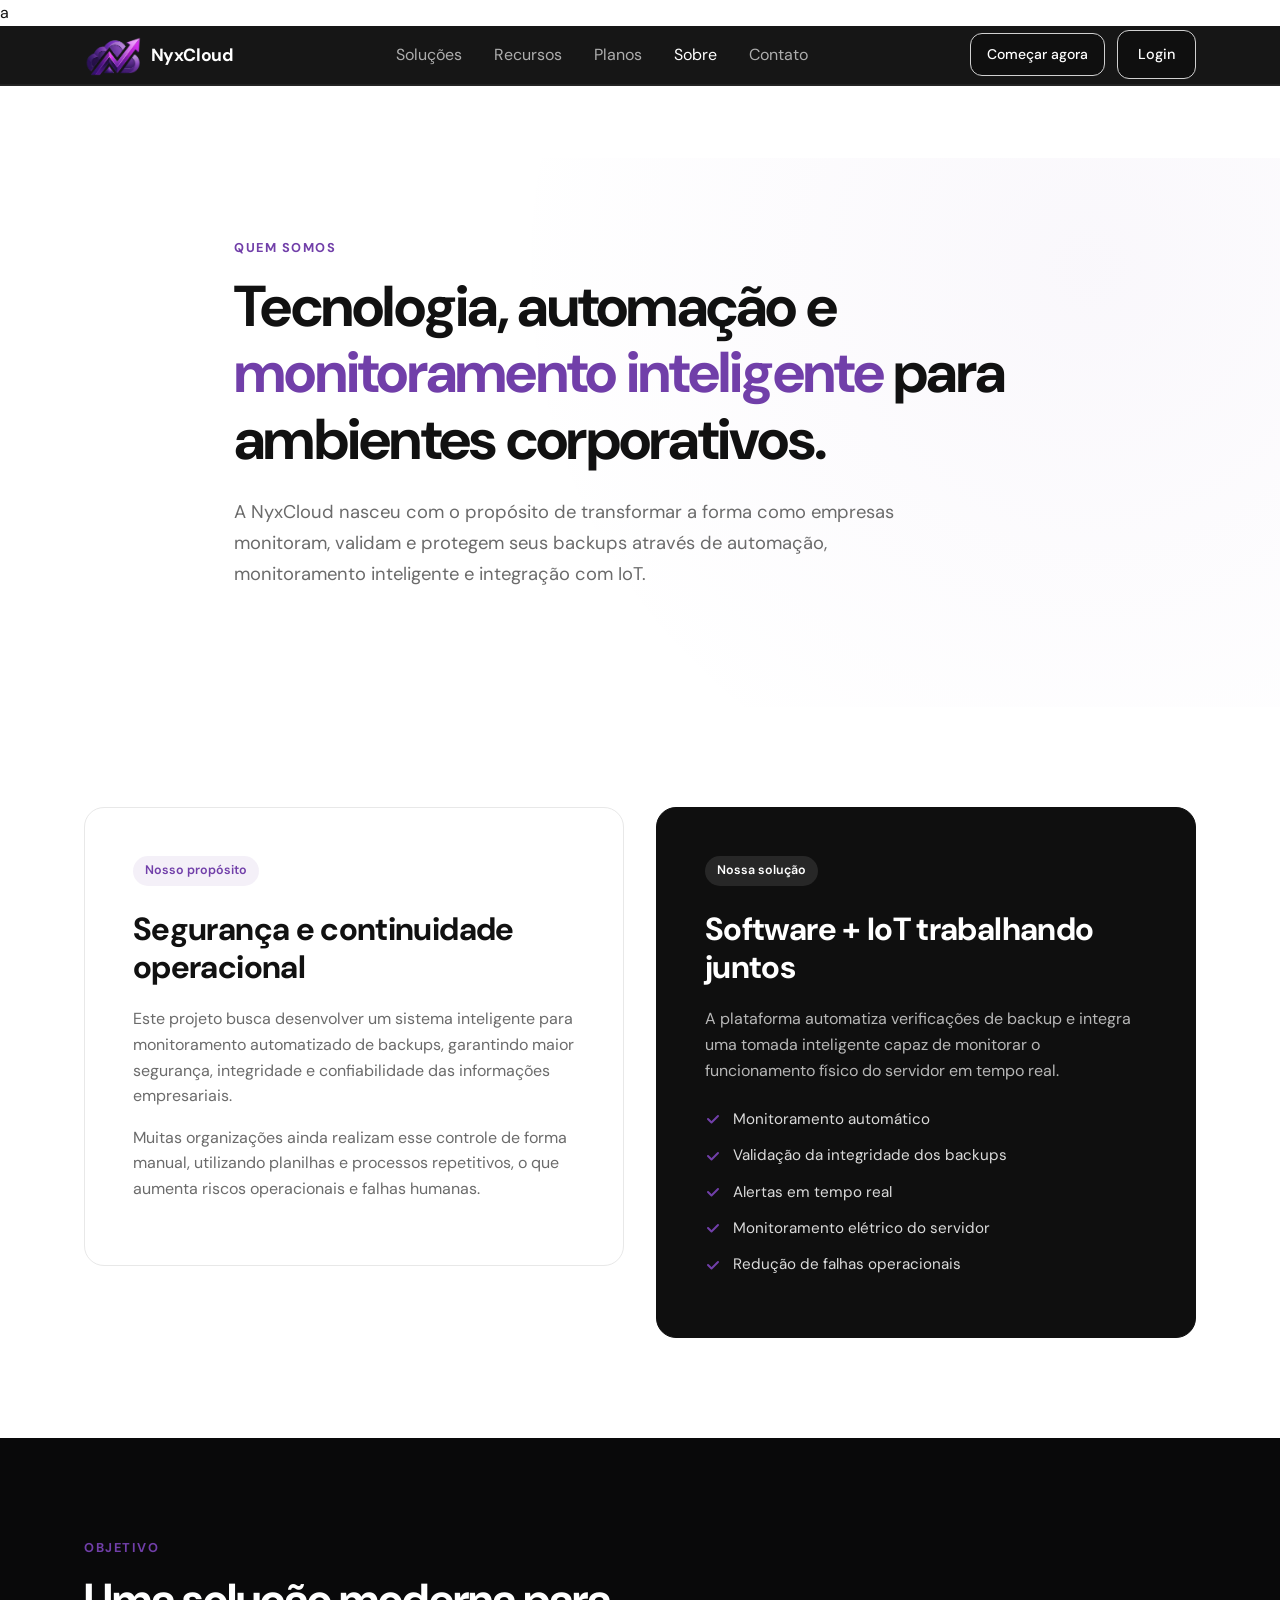
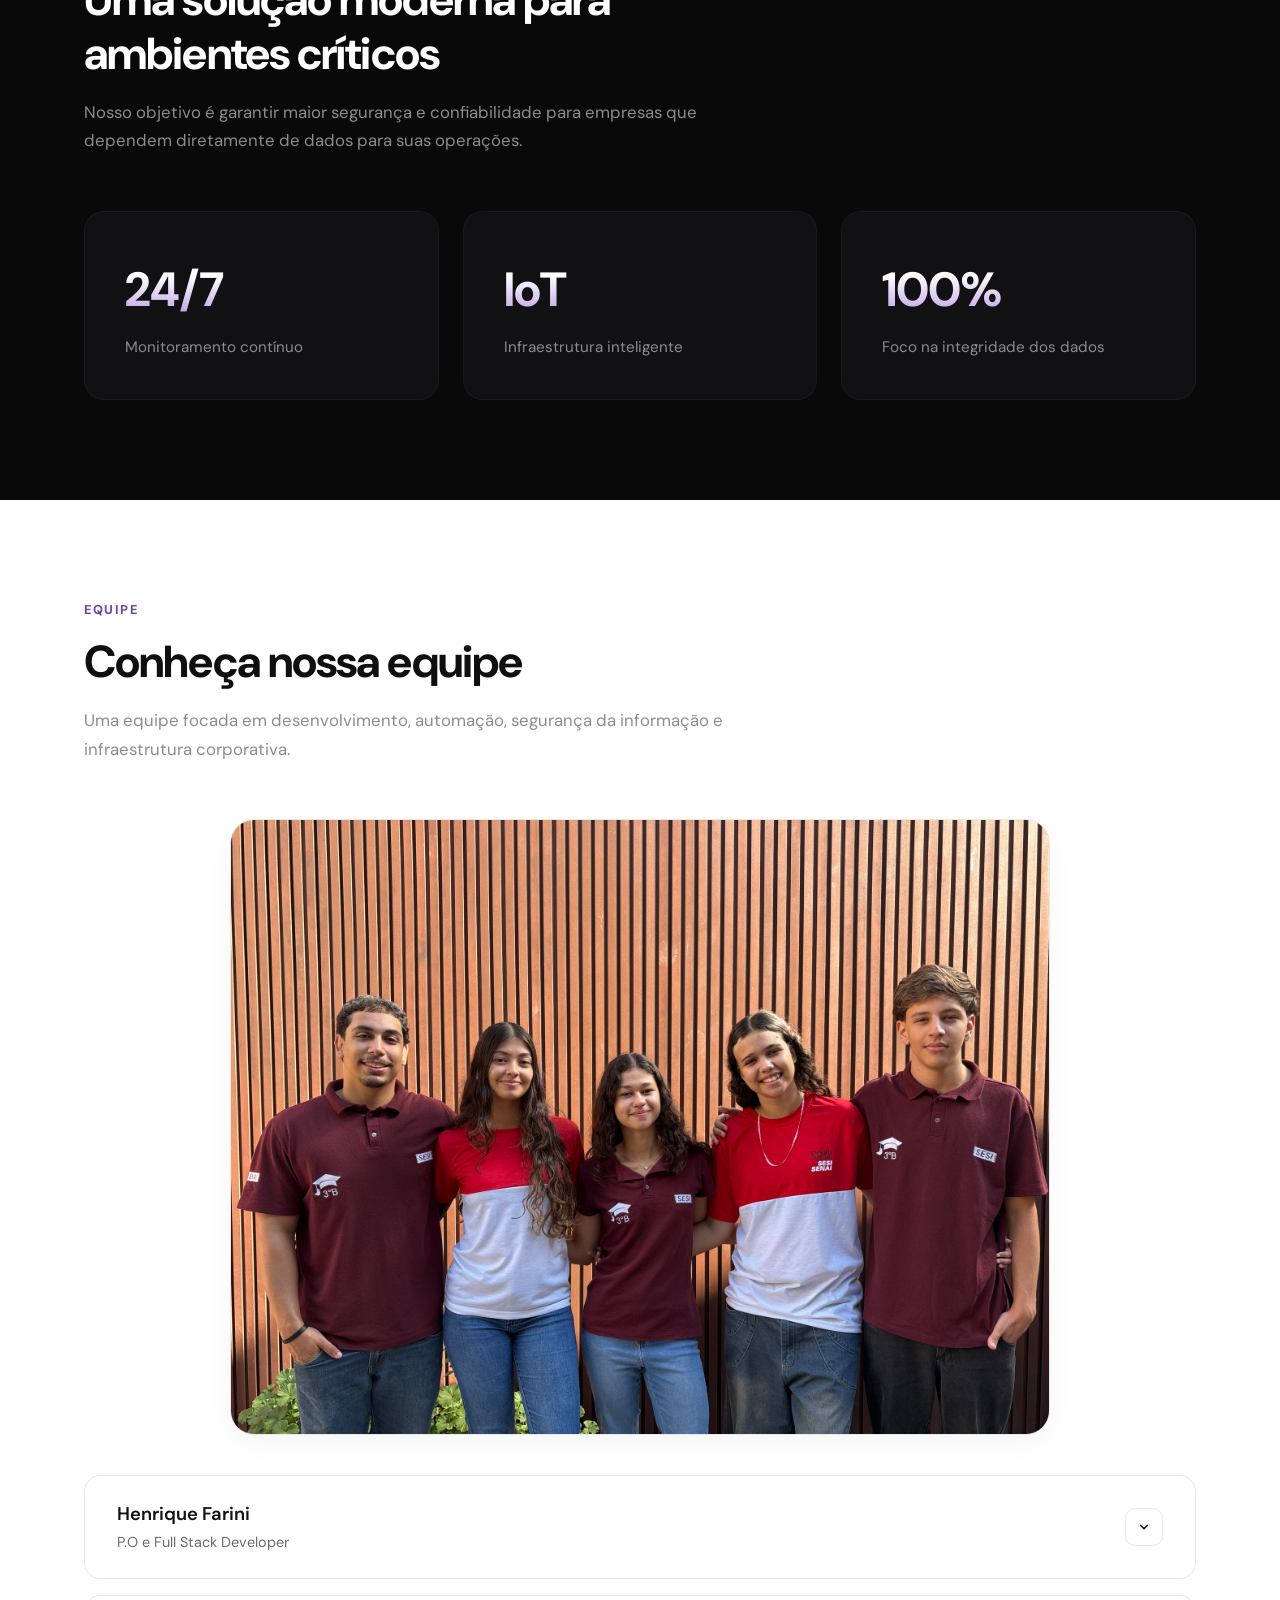
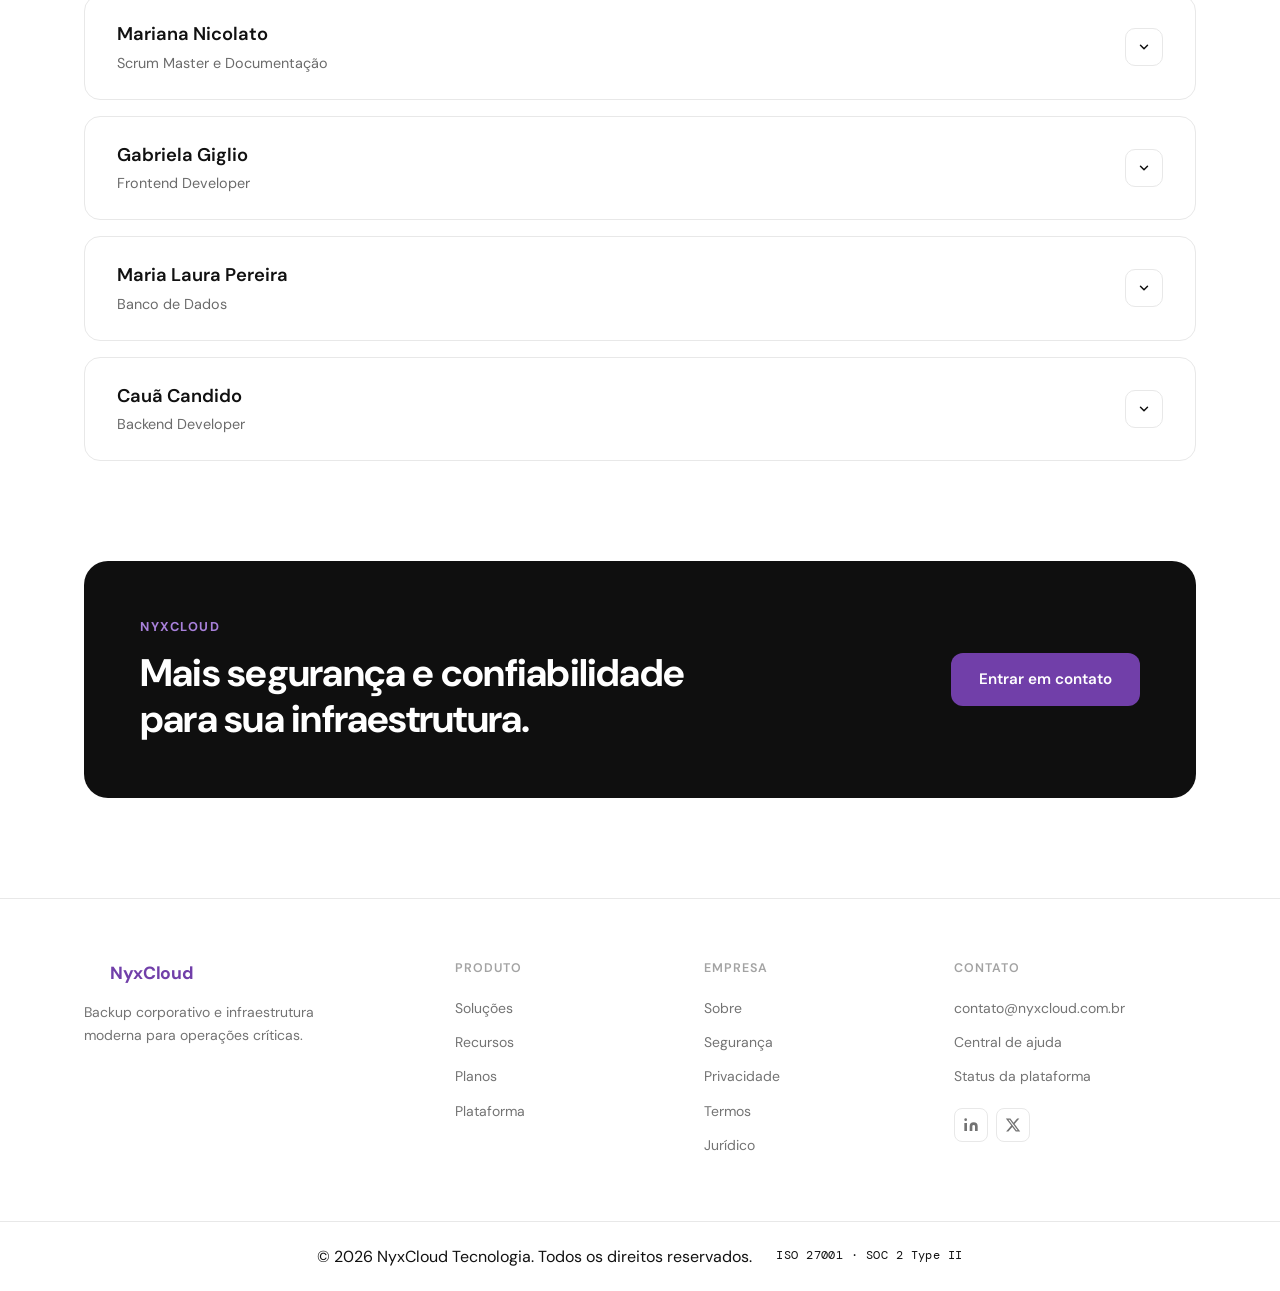
==== commit 5be7f608: "salvando para realizar modificações no dia 01/09" ====
--- a/about.html
+++ b/about.html
@@ -1,4 +1,4 @@
-                          <!DOCTYPE html>
+                          a<!DOCTYPE html>
 <html lang="pt-BR">
 <head>
   <meta charset="UTF-8">
--- a/assets/css/style.css
+++ b/assets/css/style.css
@@ -27,6 +27,7 @@
   overflow-x: hidden;
   -webkit-font-smoothing: antialiased;
 }
+
 
 img, svg {
   display: block;
@@ -646,6 +647,7 @@
     }
 
 }
+
 /* ============================================
    HERO DASHBOARD WINDOW
 ============================================ */
@@ -2684,4 +2686,4 @@
 
     z-index: 9999999;
 
-}+}
